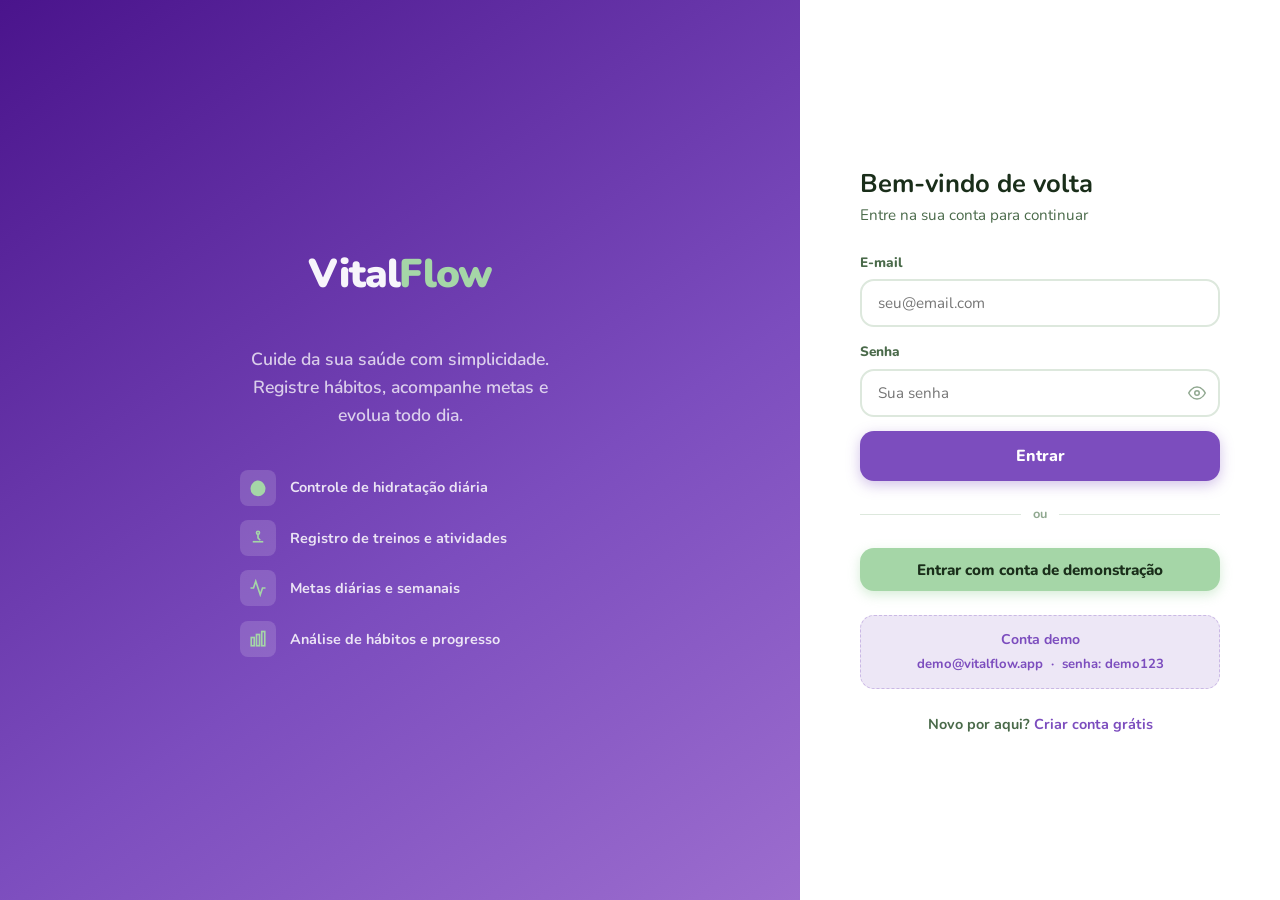
==== agua.html @ 085b03f3 "first commit" ====
<!DOCTYPE html>
<html lang="pt-BR">
<head>
  <meta charset="UTF-8"/>
  <meta name="viewport" content="width=device-width,initial-scale=1.0"/>
  <title>VitalFlow — Adicionar Água</title>
  <link rel="preconnect" href="https://fonts.googleapis.com"/>
  <link rel="preconnect" href="https://fonts.gstatic.com" crossorigin/>
  <link href="https://fonts.googleapis.com/css2?family=Nunito:wght@400;600;700;800;900&display=swap" rel="stylesheet"/>
  <link rel="stylesheet" href="css/style.css"/>
  <style>
    .water-hero {
      background: linear-gradient(135deg,#e1f5fe 0%,#b3e5fc 100%);
      border-radius: var(--r-xl);
      padding: 2rem 2.5rem;
      display: flex; align-items: center; gap: 2rem;
      margin-bottom: 1.75rem;
      border: 1.5px solid #b3e5fc;
    }
    .water-hero-icon {
      width: 80px; height: 80px;
      background: rgba(2,136,209,.12);
      border-radius: 50%;
      display: flex; align-items: center; justify-content: center;
      flex-shrink: 0;
    }
    .water-hero-icon svg { width: 44px; height: 44px; color: #0288d1; }
    .water-hero h2 { color: #01579b; }
    .water-hero p  { color: #0277bd; font-size: .9rem; }

    .big-amount {
      text-align: center;
      padding: 1.5rem 0 1rem;
    }
    .big-amount .val {
      font-size: 4rem;
      font-weight: 900;
      color: #0288d1;
      line-height: 1;
    }
    .big-amount .unit { font-size: 1.2rem; color: var(--gray-400); font-weight: 700; }

    .custom-row {
      display: flex; gap: .75rem; align-items: flex-end;
    }
    .custom-row .form-group { flex: 1; }
  </style>
</head>
<body>
<div class="app-shell">

  <!-- SIDEBAR -->
  <aside class="sidebar">
    <div class="sidebar-logo">Vital<span>Flow</span></div>
    <div class="sidebar-user">
      <div class="avatar" id="sidebarAvatar">?</div>
      <div class="sidebar-user-text">
        <div class="name" id="sidebarName">—</div>
        <div class="email" id="sidebarEmail">—</div>
      </div>
    </div>
    <nav class="sidebar-nav">
      <div class="nav-section-label">Principal</div>
      <a class="nav-item" href="dashboard.html"><svg viewBox="0 0 24 24" fill="none" stroke="currentColor" stroke-width="2.2" stroke-linecap="round"><path d="M3 9l9-7 9 7v11a2 2 0 0 1-2 2H5a2 2 0 0 1-2-2z"/><polyline points="9 22 9 12 15 12 15 22"/></svg>Início</a>
      <a class="nav-item" href="meta-hoje.html"><svg viewBox="0 0 24 24" fill="none" stroke="currentColor" stroke-width="2.2" stroke-linecap="round"><rect x="3" y="10" width="4" height="11" rx="1"/><rect x="10" y="6" width="4" height="15" rx="1"/><rect x="17" y="2" width="4" height="19" rx="1"/></svg>Meta de hoje</a>
      <a class="nav-item" href="meta-semanal.html"><svg viewBox="0 0 24 24" fill="none" stroke="currentColor" stroke-width="2.2" stroke-linecap="round"><polyline points="22 12 18 12 15 21 9 3 6 12 2 12"/></svg>Meta semanal</a>
      <div class="nav-section-label">Registrar</div>
      <a class="nav-item active" href="agua.html"><svg viewBox="0 0 24 24" fill="currentColor"><path d="M12 2C6.48 2 2 8 2 13a10 10 0 0 0 20 0C22 8 17.52 2 12 2z"/></svg>Adicionar água</a>
      <a class="nav-item" href="treino.html"><svg viewBox="0 0 24 24" fill="none" stroke="currentColor" stroke-width="2.2" stroke-linecap="round"><circle cx="12" cy="5" r="2"/><path d="M12 7v5l3 3"/><line x1="5" y1="17" x2="19" y2="17"/></svg>Adicionar treino</a>
      <div class="nav-section-label">Configurar</div>
      <a class="nav-item" href="definir-meta.html"><svg viewBox="0 0 24 24" fill="none" stroke="currentColor" stroke-width="2.2" stroke-linecap="round"><line x1="8" y1="6" x2="21" y2="6"/><line x1="8" y1="12" x2="21" y2="12"/><line x1="8" y1="18" x2="21" y2="18"/><polyline points="3 6 4 7 6 5"/><polyline points="3 12 4 13 6 11"/><polyline points="3 18 4 19 6 17"/></svg>Definir metas</a>
      <a class="nav-item" href="habitos.html"><svg viewBox="0 0 24 24" fill="none" stroke="currentColor" stroke-width="2.2" stroke-linecap="round"><circle cx="12" cy="12" r="10"/><path d="M8 14s1.5 2 4 2 4-2 4-2"/><line x1="9" y1="9" x2="9.01" y2="9"/><line x1="15" y1="9" x2="15.01" y2="9"/></svg>Análise de hábitos</a>
    </nav>
    <div class="sidebar-footer">
      <button class="btn-logout" id="logoutBtn"><svg viewBox="0 0 24 24" fill="none" stroke="currentColor" stroke-width="2.2"><path d="M9 21H5a2 2 0 0 1-2-2V5a2 2 0 0 1 2-2h4"/><polyline points="16 17 21 12 16 7"/><line x1="21" y1="12" x2="9" y2="12"/></svg>Sair da conta</button>
    </div>
  </aside>

  <!-- MAIN -->
  <div class="main">
    <header class="topbar">
      <span class="topbar-title">Adicionar Água</span>
      <div class="topbar-right">
        <a href="dashboard.html" class="btn btn-ghost btn-sm">← Voltar</a>
      </div>
    </header>

    <div class="page-body">
      <!-- hero -->
      <div class="water-hero">
        <div class="water-hero-icon">
          <svg viewBox="0 0 24 24" fill="currentColor"><path d="M12 2C6.48 2 2 8 2 13a10 10 0 0 0 20 0C22 8 17.52 2 12 2z"/></svg>
        </div>
        <div>
          <h2>Hidratação diária</h2>
          <p>Registre cada gole. A constância faz toda a diferença!</p>
        </div>
      </div>

      <div class="two-col">
        <!-- LEFT: add -->
        <div style="display:flex;flex-direction:column;gap:1.25rem;">
          <!-- progress card -->
          <div class="card">
            <div class="section-label">Progresso de hoje</div>
            <div class="big-amount">
              <div class="val" id="totalWater">0</div>
              <div class="unit">/ <span id="goalWater">2000</span> ml</div>
            </div>
            <div class="progress-wrap">
              <div class="progress-header">
                <span>Hidratação</span>
                <span class="progress-value" id="pctWater">0%</span>
              </div>
              <div class="progress-track">
                <div class="progress-fill fill-water" id="waterBar" style="width:0%"></div>
              </div>
            </div>
          </div>

          <!-- quick presets -->
          <div class="card">
            <div class="section-label">Adicionar rapidamente</div>
            <div class="preset-grid preset-grid-4" style="margin-bottom:1.25rem;">
              <button class="preset-btn" onclick="addWater(150)">150 ml<br><small style="font-weight:600;color:var(--gray-400);">copo peq.</small></button>
              <button class="preset-btn" onclick="addWater(200)">200 ml<br><small style="font-weight:600;color:var(--gray-400);">copo méd.</small></button>
              <button class="preset-btn" onclick="addWater(300)">300 ml<br><small style="font-weight:600;color:var(--gray-400);">copo gde.</small></button>
              <button class="preset-btn" onclick="addWater(350)">350 ml<br><small style="font-weight:600;color:var(--gray-400);">garrafa p.</small></button>
              <button class="preset-btn" onclick="addWater(500)">500 ml<br><small style="font-weight:600;color:var(--gray-400);">garrafa m.</small></button>
              <button class="preset-btn" onclick="addWater(600)">600 ml<br><small style="font-weight:600;color:var(--gray-400);">garrafa g.</small></button>
              <button class="preset-btn" onclick="addWater(1000)">1000 ml<br><small style="font-weight:600;color:var(--gray-400);">1 litro</small></button>
              <button class="preset-btn" onclick="addWater(1500)">1500 ml<br><small style="font-weight:600;color:var(--gray-400);">1,5 litros</small></button>
            </div>
            <div class="divider" style="margin-bottom:1rem;"></div>
            <div class="section-label">Valor personalizado</div>
            <div class="custom-row">
              <div class="form-group">
                <label for="customMl">Quantidade (ml)</label>
                <input id="customMl" type="number" class="input" min="1" max="5000" placeholder="ex: 350"/>
              </div>
              <button class="btn btn-primary" style="height:46px;" onclick="addCustomWater()">Registrar</button>
            </div>
          </div>
        </div>

        <!-- RIGHT: history -->
        <div class="card" style="align-self:start;">
          <div style="display:flex;align-items:center;justify-content:space-between;margin-bottom:.75rem;">
            <div class="section-label" style="margin:0;">Histórico de hoje</div>
            <button class="btn btn-ghost btn-sm" onclick="clearWater()">Limpar</button>
          </div>
          <div class="history-list" id="historyList">
            <div class="history-empty">
              <svg viewBox="0 0 24 24" fill="currentColor"><path d="M12 2C6.48 2 2 8 2 13a10 10 0 0 0 20 0C22 8 17.52 2 12 2z"/></svg>
              <p>Nenhum registro ainda.<br>Adicione sua primeira água!</p>
            </div>
          </div>
        </div>
      </div>
    </div>
  </div>
</div>

<div id="toast-container"></div>
<script src="js/app.js"></script>
<script>
  VF.requireAuth();
  VF.initSidebar('agua.html');

  function render() {
    const goals  = VF.getGoals();
    const total  = VF.dayTotal('water');
    const pct    = VF.pct('water');
    document.getElementById('totalWater').textContent = total;
    document.getElementById('goalWater').textContent  = goals.water;
    document.getElementById('pctWater').textContent   = pct + '%';
    document.getElementById('waterBar').style.width   = pct + '%';
    renderHistory();
  }

  function renderHistory() {
    const log  = VF.getLog().filter(e => e.type === 'water').reverse();
    const list = document.getElementById('historyList');
    if (!log.length) {
      list.innerHTML = `<div class="history-empty"><svg viewBox="0 0 24 24" fill="currentColor" style="width:48px;height:48px;opacity:.2;"><path d="M12 2C6.48 2 2 8 2 13a10 10 0 0 0 20 0C22 8 17.52 2 12 2z"/></svg><p>Nenhum registro ainda.<br>Adicione sua primeira água!</p></div>`;
      return;
    }
    list.innerHTML = log.map(e => {
      const t = new Date(e.ts).toLocaleTimeString('pt-BR',{hour:'2-digit',minute:'2-digit'});
      return `<div class="history-item">
        <div class="hi-left">
          <div class="hi-badge water"><svg viewBox="0 0 24 24" width="16" height="16" fill="currentColor"><path d="M12 2C6.48 2 2 8 2 13a10 10 0 0 0 20 0C22 8 17.52 2 12 2z"/></svg></div>
          ${e.amount} ml
        </div>
        <span class="hi-time">${t}</span>
      </div>`;
    }).join('');
  }

  function addWater(ml) {
    VF.addEntry('water', ml);
    render();
    const total = VF.dayTotal('water');
    const goal  = VF.getGoals().water;
    VF.toast(total >= goal ? '🎉 Meta de hidratação atingida!' : `💧 +${ml} ml adicionados`, total >= goal ? 'success' : '');
  }

  function addCustomWater() {
    const v = parseInt(document.getElementById('customMl').value, 10);
    if (!v || v < 1) { VF.toast('Insira um valor válido.', 'error'); return; }
    document.getElementById('customMl').value = '';
    addWater(v);
  }

  document.getElementById('customMl').addEventListener('keydown', e => { if (e.key === 'Enter') addCustomWater(); });

  function clearWater() {
    if (!confirm('Remover todos os registros de água de hoje?')) return;
    const log = VF.getLog().filter(e => e.type !== 'water');
    VF.saveLog(log);
    render();
    VF.toast('Registros de água removidos.');
  }

  render();
</script>
</body>
</html>
---- css/style.css ----
/* ═══════════════════════════════════════════
   VitalFlow — Design System (Desktop)
   Paleta: Menta · Roxo · Verde Claro · Branco
═══════════════════════════════════════════ */
:root {
  /* Cores primárias */
  --mint:          #c8e6c9;
  --mint-light:    #e8f5e9;
  --mint-dark:     #a5d6a7;
  --purple:        #7c4dbe;
  --purple-dark:   #4a148c;
  --purple-light:  #ede7f6;
  --green-btn:     #a5d6a7;
  --green-btn-hov: #81c784;
  --card-bg:       #f0f7f0;
  --white:         #ffffff;

  /* Neutros */
  --gray-50:  #f8faf8;
  --gray-100: #eef2ee;
  --gray-200: #dde8dd;
  --gray-400: #90a890;
  --gray-600: #4a6a4a;
  --gray-900: #1a2e1a;

  /* Semânticos */
  --danger:   #e53935;
  --success:  #43a047;
  --info:     #1e88e5;
  --warning:  #fb8c00;

  /* Layout */
  --sidebar-w: 240px;
  --topbar-h:  64px;

  /* Radius */
  --r-sm:  8px;
  --r-md:  14px;
  --r-lg:  20px;
  --r-xl:  28px;

  /* Sombras */
  --shadow-sm: 0 1px 4px rgba(0,0,0,.07);
  --shadow-md: 0 4px 16px rgba(0,0,0,.10);
  --shadow-lg: 0 8px 32px rgba(0,0,0,.13);

  /* Animação */
  --ease: 200ms cubic-bezier(.4,0,.2,1);
}

/* ── Reset ── */
*, *::before, *::after { box-sizing: border-box; margin: 0; padding: 0; }
html { font-size: 16px; scroll-behavior: smooth; }
body {
  font-family: 'Nunito', 'Segoe UI', system-ui, sans-serif;
  background: var(--mint-light);
  color: var(--gray-900);
  min-height: 100vh;
  line-height: 1.55;
}
a { text-decoration: none; color: inherit; }
button { font-family: inherit; cursor: pointer; }
input, textarea { font-family: inherit; }
img { display: block; max-width: 100%; }

/* ── Typography ── */
h1 { font-size: clamp(1.6rem, 2.5vw, 2.2rem); font-weight: 800; }
h2 { font-size: clamp(1.2rem, 2vw, 1.6rem);   font-weight: 700; }
h3 { font-size: 1.1rem;  font-weight: 700; }
h4 { font-size: .95rem;  font-weight: 700; }
p  { color: var(--gray-600); font-size: .95rem; }

/* ═══════════════════════════════════════════
   LAYOUT SHELL
═══════════════════════════════════════════ */
.app-shell {
  display: flex;
  min-height: 100vh;
}

/* ── Sidebar ── */
.sidebar {
  width: var(--sidebar-w);
  background: var(--white);
  border-right: 1.5px solid var(--gray-200);
  display: flex;
  flex-direction: column;
  position: fixed;
  top: 0; left: 0; bottom: 0;
  z-index: 100;
  box-shadow: var(--shadow-sm);
}

.sidebar-logo {
  padding: 1.5rem 1.5rem 1rem;
  font-size: 1.4rem;
  font-weight: 900;
  color: var(--purple-dark);
  letter-spacing: -.02em;
  border-bottom: 1.5px solid var(--gray-100);
}
.sidebar-logo span { color: var(--purple); }

.sidebar-user {
  padding: 1rem 1.25rem;
  display: flex;
  align-items: center;
  gap: .75rem;
  border-bottom: 1.5px solid var(--gray-100);
}
.avatar {
  width: 40px; height: 40px;
  border-radius: 50%;
  background: linear-gradient(135deg, var(--mint-dark), var(--purple));
  display: flex; align-items: center; justify-content: center;
  font-weight: 800; font-size: .95rem; color: var(--white);
  flex-shrink: 0;
}
.sidebar-user-text .name  { font-size: .9rem;  font-weight: 800; color: var(--gray-900); }
.sidebar-user-text .email { font-size: .75rem; color: var(--gray-400); }

.sidebar-nav {
  flex: 1;
  padding: .75rem 0;
  overflow-y: auto;
}
.nav-section-label {
  font-size: .7rem;
  font-weight: 800;
  text-transform: uppercase;
  letter-spacing: .08em;
  color: var(--gray-400);
  padding: .75rem 1.25rem .3rem;
}
.nav-item {
  display: flex;
  align-items: center;
  gap: .75rem;
  padding: .65rem 1.25rem;
  font-size: .9rem;
  font-weight: 700;
  color: var(--gray-600);
  border-radius: 0;
  transition: background var(--ease), color var(--ease);
  position: relative;
  white-space: nowrap;
}
.nav-item svg { width: 20px; height: 20px; flex-shrink: 0; }
.nav-item:hover { background: var(--purple-light); color: var(--purple); }
.nav-item.active {
  background: var(--purple-light);
  color: var(--purple);
}
.nav-item.active::before {
  content: '';
  position: absolute;
  left: 0; top: 20%; bottom: 20%;
  width: 3px;
  background: var(--purple);
  border-radius: 0 3px 3px 0;
}

.sidebar-footer {
  padding: 1rem 1.25rem;
  border-top: 1.5px solid var(--gray-100);
}
.btn-logout {
  display: flex;
  align-items: center;
  gap: .6rem;
  width: 100%;
  padding: .6rem 1rem;
  background: none;
  border: 1.5px solid var(--gray-200);
  border-radius: var(--r-md);
  font-size: .88rem;
  font-weight: 700;
  color: var(--danger);
  transition: background var(--ease), border-color var(--ease);
}
.btn-logout svg { width: 18px; height: 18px; }
.btn-logout:hover { background: #fdecea; border-color: var(--danger); }

/* ── Main content ── */
.main {
  margin-left: var(--sidebar-w);
  flex: 1;
  display: flex;
  flex-direction: column;
  min-height: 100vh;
}

/* ── Top bar ── */
.topbar {
  height: var(--topbar-h);
  background: var(--white);
  border-bottom: 1.5px solid var(--gray-200);
  display: flex;
  align-items: center;
  justify-content: space-between;
  padding: 0 2rem;
  position: sticky;
  top: 0;
  z-index: 50;
  box-shadow: var(--shadow-sm);
}
.topbar-title { font-size: 1.15rem; font-weight: 800; color: var(--gray-900); }
.topbar-right { display: flex; align-items: center; gap: .75rem; }
.topbar-greeting { font-size: .88rem; color: var(--gray-600); font-weight: 600; }

/* ── Page body ── */
.page-body {
  flex: 1;
  padding: 2rem 2.5rem;
}

/* ═══════════════════════════════════════════
   CARDS
═══════════════════════════════════════════ */
.card {
  background: var(--white);
  border-radius: var(--r-lg);
  box-shadow: var(--shadow-sm);
  padding: 1.5rem;
  border: 1.5px solid var(--gray-100);
}
.card-mint {
  background: var(--card-bg);
  border-color: var(--mint-dark);
}

/* ── Feature card (home grid) ── */
.feature-grid {
  display: grid;
  grid-template-columns: repeat(3, 1fr);
  gap: 1.25rem;
}
@media (max-width: 900px) { .feature-grid { grid-template-columns: repeat(2,1fr); } }

.feature-card {
  background: var(--white);
  border: 1.5px solid var(--gray-100);
  border-radius: var(--r-lg);
  padding: 1.75rem 1.5rem;
  display: flex;
  flex-direction: column;
  align-items: flex-start;
  gap: 1rem;
  cursor: pointer;
  transition: transform var(--ease), box-shadow var(--ease), border-color var(--ease);
  text-decoration: none;
  color: inherit;
}
.feature-card:hover {
  transform: translateY(-4px);
  box-shadow: var(--shadow-md);
  border-color: var(--purple);
}
.feature-card .fc-icon {
  width: 52px; height: 52px;
  border-radius: var(--r-md);
  display: flex; align-items: center; justify-content: center;
}
.feature-card .fc-icon svg { width: 28px; height: 28px; }
.feature-card .fc-title { font-size: 1.05rem; font-weight: 800; color: var(--gray-900); }
.feature-card .fc-desc  { font-size: .83rem; color: var(--gray-600); line-height: 1.45; margin-top: -.5rem; }
.fc-arrow { margin-left: auto; opacity: .35; transition: opacity var(--ease), transform var(--ease); }
.feature-card:hover .fc-arrow { opacity: 1; transform: translateX(3px); }

/* icon bg variants */
.icon-water    { background: #e1f5fe; color: #0288d1; }
.icon-exercise { background: var(--purple-light); color: var(--purple); }
.icon-chart    { background: #e8f5e9; color: #388e3c; }
.icon-goal     { background: #fff3e0; color: #f57c00; }
.icon-habit    { background: #fce4ec; color: #c2185b; }

/* ═══════════════════════════════════════════
   PROGRESS
═══════════════════════════════════════════ */
.progress-wrap {
  display: flex;
  flex-direction: column;
  gap: .4rem;
}
.progress-header {
  display: flex;
  justify-content: space-between;
  align-items: center;
  font-size: .85rem;
  font-weight: 700;
  color: var(--gray-600);
}
.progress-value { font-weight: 800; color: var(--gray-900); }
.progress-track {
  height: 12px;
  background: var(--gray-100);
  border-radius: 999px;
  overflow: hidden;
}
.progress-fill {
  height: 100%;
  border-radius: 999px;
  transition: width .7s cubic-bezier(.4,0,.2,1);
}
.fill-water    { background: linear-gradient(90deg,#81d4fa,#0288d1); }
.fill-exercise { background: linear-gradient(90deg,#ce93d8,var(--purple)); }
.fill-green    { background: linear-gradient(90deg,var(--mint-dark),#388e3c); }

/* ═══════════════════════════════════════════
   BUTTONS
═══════════════════════════════════════════ */
.btn {
  display: inline-flex;
  align-items: center;
  justify-content: center;
  gap: .5rem;
  padding: .7rem 1.5rem;
  border: none;
  border-radius: var(--r-md);
  font-size: .95rem;
  font-weight: 800;
  cursor: pointer;
  transition: transform var(--ease), box-shadow var(--ease), background var(--ease), opacity var(--ease);
  white-space: nowrap;
}
.btn:active { transform: scale(.97); }
.btn svg { width: 18px; height: 18px; }

.btn-primary {
  background: var(--purple);
  color: var(--white);
  box-shadow: 0 4px 14px rgba(124,77,190,.35);
}
.btn-primary:hover { background: var(--purple-dark); box-shadow: 0 6px 20px rgba(74,20,140,.4); }

.btn-green {
  background: var(--green-btn);
  color: var(--gray-900);
  box-shadow: 0 4px 12px rgba(165,214,167,.45);
}
.btn-green:hover { background: var(--green-btn-hov); }

.btn-ghost {
  background: transparent;
  color: var(--gray-600);
  border: 1.5px solid var(--gray-200);
}
.btn-ghost:hover { border-color: var(--purple); color: var(--purple); background: var(--purple-light); }

.btn-danger {
  background: var(--danger);
  color: var(--white);
}
.btn-danger:hover { background: #b71c1c; }

.btn-full { width: 100%; }
.btn-lg   { padding: .85rem 2rem; font-size: 1rem; }
.btn-sm   { padding: .4rem .9rem; font-size: .82rem; }

/* preset chips */
.preset-grid {
  display: grid;
  gap: .6rem;
}
.preset-grid-2 { grid-template-columns: repeat(2,1fr); }
.preset-grid-4 { grid-template-columns: repeat(4,1fr); }
@media (max-width: 600px) { .preset-grid-4 { grid-template-columns: repeat(2,1fr); } }

.preset-btn {
  padding: .75rem 1rem;
  background: var(--card-bg);
  border: 2px solid var(--gray-200);
  border-radius: var(--r-md);
  font-size: .95rem;
  font-weight: 800;
  color: var(--purple);
  transition: background var(--ease), border-color var(--ease), transform var(--ease);
  text-align: center;
}
.preset-btn:hover  { background: var(--purple-light); border-color: var(--purple); transform: translateY(-2px); }
.preset-btn:active { transform: scale(.96); }

/* ═══════════════════════════════════════════
   FORM ELEMENTS
═══════════════════════════════════════════ */
.form-group { display: flex; flex-direction: column; gap: .4rem; }
.form-group label { font-size: .85rem; font-weight: 800; color: var(--gray-600); }

.input {
  padding: .75rem 1rem;
  border: 2px solid var(--gray-200);
  border-radius: var(--r-md);
  font-size: .95rem;
  color: var(--gray-900);
  background: var(--white);
  outline: none;
  transition: border-color var(--ease), box-shadow var(--ease);
  width: 100%;
}
.input:focus { border-color: var(--purple); box-shadow: 0 0 0 3px rgba(124,77,190,.12); }
.input.error  { border-color: var(--danger); }
.input-lg { padding: .9rem 1.1rem; font-size: 1.1rem; }

.field-error { font-size: .78rem; color: var(--danger); display: none; }
.field-error.show { display: block; }

/* range slider */
.slider {
  -webkit-appearance: none;
  appearance: none;
  width: 100%;
  height: 8px;
  border-radius: 999px;
  background: var(--gray-200);
  outline: none;
  cursor: pointer;
}
.slider::-webkit-slider-thumb {
  -webkit-appearance: none;
  width: 22px; height: 22px;
  border-radius: 50%;
  background: var(--purple);
  border: 2.5px solid var(--white);
  box-shadow: 0 2px 8px rgba(124,77,190,.35);
  cursor: pointer;
}

/* ═══════════════════════════════════════════
   STAT / SUMMARY BOXES
═══════════════════════════════════════════ */
.stat-row {
  display: grid;
  grid-template-columns: repeat(auto-fit, minmax(160px, 1fr));
  gap: 1rem;
}
.stat-box {
  background: var(--card-bg);
  border-radius: var(--r-md);
  padding: 1.1rem 1.25rem;
  display: flex;
  flex-direction: column;
  gap: .3rem;
  border: 1.5px solid var(--mint);
}
.stat-box .stat-label { font-size: .78rem; font-weight: 700; color: var(--gray-400); text-transform: uppercase; letter-spacing: .05em; }
.stat-box .stat-val   { font-size: 1.6rem; font-weight: 900; color: var(--gray-900); line-height: 1; }
.stat-box .stat-unit  { font-size: .8rem;  font-weight: 600; color: var(--gray-400); }

/* ═══════════════════════════════════════════
   HISTORY LIST
═══════════════════════════════════════════ */
.history-list { display: flex; flex-direction: column; gap: .5rem; }
.history-item {
  display: flex;
  align-items: center;
  justify-content: space-between;
  padding: .75rem 1rem;
  background: var(--gray-50);
  border-radius: var(--r-sm);
  border: 1px solid var(--gray-100);
}
.history-item .hi-left { display: flex; align-items: center; gap: .75rem; font-size: .9rem; font-weight: 700; color: var(--gray-900); }
.history-item .hi-badge { width: 34px; height: 34px; border-radius: 50%; display: flex; align-items: center; justify-content: center; flex-shrink: 0; }
.hi-badge.water    { background: #e1f5fe; color: #0288d1; }
.hi-badge.exercise { background: var(--purple-light); color: var(--purple); }
.history-item .hi-time { font-size: .78rem; color: var(--gray-400); font-weight: 600; }
.history-empty { text-align: center; padding: 2rem; color: var(--gray-400); font-size: .9rem; font-weight: 600; }

/* ═══════════════════════════════════════════
   BADGES / CHIPS
═══════════════════════════════════════════ */
.chip {
  display: inline-block;
  padding: .2rem .75rem;
  border-radius: 999px;
  font-size: .75rem;
  font-weight: 800;
}
.chip-purple { background: var(--purple-light); color: var(--purple); }
.chip-green  { background: #e8f5e9; color: #388e3c; }
.chip-orange { background: #fff3e0; color: #f57c00; }
.chip-red    { background: #fdecea; color: var(--danger); }

/* ═══════════════════════════════════════════
   TOAST
═══════════════════════════════════════════ */
#toast-container {
  position: fixed;
  bottom: 1.5rem; right: 1.75rem;
  display: flex; flex-direction: column; gap: .5rem;
  z-index: 9999; pointer-events: none;
}
.toast {
  background: var(--gray-900);
  color: var(--white);
  padding: .8rem 1.25rem;
  border-radius: var(--r-md);
  font-size: .88rem; font-weight: 700;
  box-shadow: var(--shadow-lg);
  max-width: 320px;
  opacity: 0; transform: translateY(8px);
  transition: opacity .22s ease, transform .22s ease;
  pointer-events: all;
}
.toast.show { opacity: 1; transform: translateY(0); }
.toast.success { background: #2e7d32; }
.toast.error   { background: var(--danger); }

/* ═══════════════════════════════════════════
   MODAL OVERLAY
═══════════════════════════════════════════ */
.modal-overlay {
  display: none; position: fixed; inset: 0;
  background: rgba(0,0,0,.4);
  z-index: 500;
  align-items: center; justify-content: center;
  padding: 1.5rem;
}
.modal-overlay.open { display: flex; }
.modal-box {
  background: var(--white);
  border-radius: var(--r-xl);
  padding: 2rem;
  max-width: 440px; width: 100%;
  box-shadow: var(--shadow-lg);
  display: flex; flex-direction: column; gap: 1.25rem;
}
.modal-header {
  display: flex; align-items: center; justify-content: space-between;
}
.modal-header h3 { color: var(--gray-900); }
.modal-close { background: none; border: none; font-size: 1.5rem; cursor: pointer; color: var(--gray-400); line-height: 1; }
.modal-close:hover { color: var(--gray-900); }

/* ═══════════════════════════════════════════
   PAGE-SPECIFIC HELPERS
═══════════════════════════════════════════ */
.page-header {
  display: flex;
  align-items: flex-start;
  justify-content: space-between;
  gap: 1rem;
  margin-bottom: 1.75rem;
  flex-wrap: wrap;
}
.page-header-left  { display: flex; flex-direction: column; gap: .25rem; }
.page-header h1    { color: var(--gray-900); }
.page-header p     { max-width: 500px; }

.section-label {
  font-size: .72rem;
  font-weight: 800;
  text-transform: uppercase;
  letter-spacing: .08em;
  color: var(--gray-400);
  margin-bottom: .6rem;
}

/* two-col layout */
.two-col {
  display: grid;
  grid-template-columns: 1fr 1fr;
  gap: 1.25rem;
}
@media (max-width: 800px) { .two-col { grid-template-columns: 1fr; } }

.three-col {
  display: grid;
  grid-template-columns: repeat(3,1fr);
  gap: 1rem;
}
@media (max-width: 900px) { .three-col { grid-template-columns: repeat(2,1fr); } }
@media (max-width: 600px) { .three-col { grid-template-columns: 1fr; } }

/* ── Divider ── */
.divider { height: 1px; background: var(--gray-100); margin: .25rem 0; }

/* ── Empty state ── */
.empty-state {
  text-align: center;
  padding: 3rem 1rem;
  display: flex; flex-direction: column; align-items: center; gap: .75rem;
  color: var(--gray-400);
}
.empty-state svg { width: 48px; height: 48px; opacity: .35; }
.empty-state p { font-size: .9rem; max-width: 260px; }

/* ── Scrollbar ── */
::-webkit-scrollbar { width: 6px; }
::-webkit-scrollbar-track { background: transparent; }
::-webkit-scrollbar-thumb { background: var(--gray-200); border-radius: 3px; }
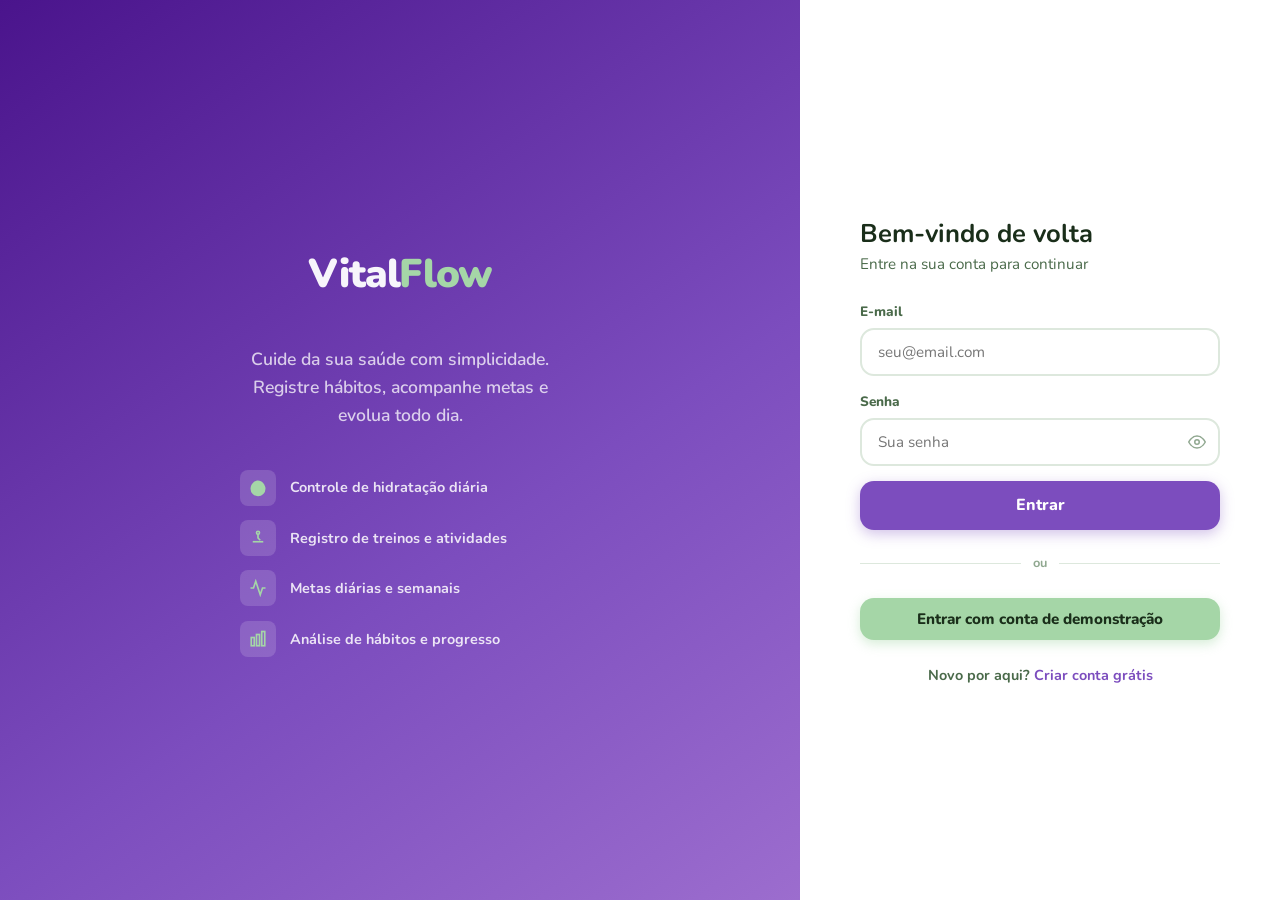
==== commit dd6d0fe2: "refactor: responsividade no mobile" ====
--- a/agua.html
+++ b/agua.html
@@ -61,15 +61,15 @@
     </div>
     <nav class="sidebar-nav">
       <div class="nav-section-label">Principal</div>
-      <a class="nav-item" href="dashboard.html"><svg viewBox="0 0 24 24" fill="none" stroke="currentColor" stroke-width="2.2" stroke-linecap="round"><path d="M3 9l9-7 9 7v11a2 2 0 0 1-2 2H5a2 2 0 0 1-2-2z"/><polyline points="9 22 9 12 15 12 15 22"/></svg>Início</a>
-      <a class="nav-item" href="meta-hoje.html"><svg viewBox="0 0 24 24" fill="none" stroke="currentColor" stroke-width="2.2" stroke-linecap="round"><rect x="3" y="10" width="4" height="11" rx="1"/><rect x="10" y="6" width="4" height="15" rx="1"/><rect x="17" y="2" width="4" height="19" rx="1"/></svg>Meta de hoje</a>
-      <a class="nav-item" href="meta-semanal.html"><svg viewBox="0 0 24 24" fill="none" stroke="currentColor" stroke-width="2.2" stroke-linecap="round"><polyline points="22 12 18 12 15 21 9 3 6 12 2 12"/></svg>Meta semanal</a>
+      <a class="nav-item" href="dashboard.html" data-label="Início"><svg viewBox="0 0 24 24" fill="none" stroke="currentColor" stroke-width="2.2" stroke-linecap="round"><path d="M3 9l9-7 9 7v11a2 2 0 0 1-2 2H5a2 2 0 0 1-2-2z"/><polyline points="9 22 9 12 15 12 15 22"/></svg>Início</a>
+      <a class="nav-item" href="meta-hoje.html" data-label="Meta de hoje"><svg viewBox="0 0 24 24" fill="none" stroke="currentColor" stroke-width="2.2" stroke-linecap="round"><rect x="3" y="10" width="4" height="11" rx="1"/><rect x="10" y="6" width="4" height="15" rx="1"/><rect x="17" y="2" width="4" height="19" rx="1"/></svg>Meta de hoje</a>
+      <a class="nav-item" href="meta-semanal.html" data-label="Meta semanal"><svg viewBox="0 0 24 24" fill="none" stroke="currentColor" stroke-width="2.2" stroke-linecap="round"><polyline points="22 12 18 12 15 21 9 3 6 12 2 12"/></svg>Meta semanal</a>
       <div class="nav-section-label">Registrar</div>
-      <a class="nav-item active" href="agua.html"><svg viewBox="0 0 24 24" fill="currentColor"><path d="M12 2C6.48 2 2 8 2 13a10 10 0 0 0 20 0C22 8 17.52 2 12 2z"/></svg>Adicionar água</a>
-      <a class="nav-item" href="treino.html"><svg viewBox="0 0 24 24" fill="none" stroke="currentColor" stroke-width="2.2" stroke-linecap="round"><circle cx="12" cy="5" r="2"/><path d="M12 7v5l3 3"/><line x1="5" y1="17" x2="19" y2="17"/></svg>Adicionar treino</a>
+      <a class="nav-item active" href="agua.html" data-label="Adicionar água"><svg viewBox="0 0 24 24" fill="currentColor"><path d="M12 2C6.48 2 2 8 2 13a10 10 0 0 0 20 0C22 8 17.52 2 12 2z"/></svg>Adicionar água</a>
+      <a class="nav-item" href="treino.html" data-label="Adicionar treino"><svg viewBox="0 0 24 24" fill="none" stroke="currentColor" stroke-width="2.2" stroke-linecap="round"><circle cx="12" cy="5" r="2"/><path d="M12 7v5l3 3"/><line x1="5" y1="17" x2="19" y2="17"/></svg>Adicionar treino</a>
       <div class="nav-section-label">Configurar</div>
-      <a class="nav-item" href="definir-meta.html"><svg viewBox="0 0 24 24" fill="none" stroke="currentColor" stroke-width="2.2" stroke-linecap="round"><line x1="8" y1="6" x2="21" y2="6"/><line x1="8" y1="12" x2="21" y2="12"/><line x1="8" y1="18" x2="21" y2="18"/><polyline points="3 6 4 7 6 5"/><polyline points="3 12 4 13 6 11"/><polyline points="3 18 4 19 6 17"/></svg>Definir metas</a>
-      <a class="nav-item" href="habitos.html"><svg viewBox="0 0 24 24" fill="none" stroke="currentColor" stroke-width="2.2" stroke-linecap="round"><circle cx="12" cy="12" r="10"/><path d="M8 14s1.5 2 4 2 4-2 4-2"/><line x1="9" y1="9" x2="9.01" y2="9"/><line x1="15" y1="9" x2="15.01" y2="9"/></svg>Análise de hábitos</a>
+      <a class="nav-item" href="definir-meta.html" data-label="Definir metas"><svg viewBox="0 0 24 24" fill="none" stroke="currentColor" stroke-width="2.2" stroke-linecap="round"><line x1="8" y1="6" x2="21" y2="6"/><line x1="8" y1="12" x2="21" y2="12"/><line x1="8" y1="18" x2="21" y2="18"/><polyline points="3 6 4 7 6 5"/><polyline points="3 12 4 13 6 11"/><polyline points="3 18 4 19 6 17"/></svg>Definir metas</a>
+      <a class="nav-item" href="habitos.html" data-label="Análise de hábitos"><svg viewBox="0 0 24 24" fill="none" stroke="currentColor" stroke-width="2.2" stroke-linecap="round"><circle cx="12" cy="12" r="10"/><path d="M8 14s1.5 2 4 2 4-2 4-2"/><line x1="9" y1="9" x2="9.01" y2="9"/><line x1="15" y1="9" x2="15.01" y2="9"/></svg>Análise de hábitos</a>
     </nav>
     <div class="sidebar-footer">
       <button class="btn-logout" id="logoutBtn"><svg viewBox="0 0 24 24" fill="none" stroke="currentColor" stroke-width="2.2"><path d="M9 21H5a2 2 0 0 1-2-2V5a2 2 0 0 1 2-2h4"/><polyline points="16 17 21 12 16 7"/><line x1="21" y1="12" x2="9" y2="12"/></svg>Sair da conta</button>
@@ -79,6 +79,14 @@
   <!-- MAIN -->
   <div class="main">
     <header class="topbar">
+      <!-- desktop collapse toggle -->
+      <button class="sidebar-toggle-btn" id="sidebarToggleBtn" aria-label="Recolher menu" aria-expanded="true">
+        <svg viewBox="0 0 24 24" fill="none" stroke="currentColor" stroke-width="2.2" stroke-linecap="round"><line x1="3" y1="6" x2="21" y2="6"/><line x1="3" y1="12" x2="21" y2="12"/><line x1="3" y1="18" x2="21" y2="18"/></svg>
+      </button>
+      <!-- mobile hamburger -->
+      <button class="mobile-menu-btn" id="mobileMenuBtn" aria-label="Abrir menu">
+        <svg viewBox="0 0 24 24" fill="none" stroke="currentColor" stroke-width="2.2" stroke-linecap="round"><line x1="3" y1="6" x2="21" y2="6"/><line x1="3" y1="12" x2="21" y2="12"/><line x1="3" y1="18" x2="21" y2="18"/></svg>
+      </button>
       <span class="topbar-title">Adicionar Água</span>
       <div class="topbar-right">
         <a href="dashboard.html" class="btn btn-ghost btn-sm">← Voltar</a>
@@ -161,6 +169,7 @@
   </div>
 </div>
 
+<div class="mobile-overlay" id="mobileOverlay"></div>
 <div id="toast-container"></div>
 <script src="js/app.js"></script>
 <script>
--- a/css/style.css
+++ b/css/style.css
@@ -89,7 +89,90 @@
   top: 0; left: 0; bottom: 0;
   z-index: 100;
   box-shadow: var(--shadow-sm);
-}
+  transition: width var(--ease), transform var(--ease);
+  overflow: hidden;
+}
+
+/* ── Sidebar collapsed (desktop) ── */
+.sidebar-collapsed .sidebar {
+  width: 60px;
+}
+.sidebar-collapsed .sidebar-user-text,
+.sidebar-collapsed .nav-section-label,
+.sidebar-collapsed .nav-item span,
+.sidebar-collapsed .btn-logout span,
+.sidebar-collapsed .sidebar-logo-text {
+  display: none;
+}
+.sidebar-collapsed .sidebar-logo {
+  justify-content: center;
+  padding: 1.25rem .75rem;
+}
+.sidebar-collapsed .sidebar-user {
+  justify-content: center;
+  padding: .75rem;
+}
+.sidebar-collapsed .nav-item {
+  justify-content: center;
+  padding: .75rem;
+  gap: 0;
+}
+.sidebar-collapsed .nav-item.active::before { display: none; }
+.sidebar-collapsed .btn-logout {
+  justify-content: center;
+  padding: .6rem;
+  gap: 0;
+}
+.sidebar-collapsed .nav-item:hover::after {
+  content: attr(data-label);
+  position: absolute;
+  left: calc(60px + 8px);
+  background: var(--gray-900);
+  color: #fff;
+  padding: .3rem .75rem;
+  border-radius: var(--r-sm);
+  font-size: .82rem;
+  font-weight: 700;
+  white-space: nowrap;
+  pointer-events: none;
+  z-index: 200;
+  box-shadow: var(--shadow-md);
+}
+
+/* toggle button inside topbar */
+.sidebar-toggle-btn {
+  width: 36px; height: 36px;
+  border-radius: var(--r-sm);
+  border: 1.5px solid var(--gray-200);
+  background: var(--white);
+  display: flex; align-items: center; justify-content: center;
+  cursor: pointer;
+  transition: background var(--ease), border-color var(--ease);
+  flex-shrink: 0;
+}
+.sidebar-toggle-btn:hover { background: var(--purple-light); border-color: var(--purple); }
+.sidebar-toggle-btn svg { width: 18px; height: 18px; color: var(--gray-600); }
+
+/* mobile hamburger button (hidden on desktop) */
+.mobile-menu-btn {
+  display: none;
+  width: 36px; height: 36px;
+  border-radius: var(--r-sm);
+  border: 1.5px solid var(--gray-200);
+  background: var(--white);
+  align-items: center; justify-content: center;
+  cursor: pointer;
+}
+.mobile-menu-btn svg { width: 20px; height: 20px; color: var(--gray-600); }
+
+/* mobile overlay */
+.mobile-overlay {
+  display: none;
+  position: fixed; inset: 0;
+  background: rgba(0,0,0,.4);
+  z-index: 99;
+}
+.mobile-overlay.open { display: block; }
 
 .sidebar-logo {
   padding: 1.5rem 1.5rem 1rem;
@@ -98,6 +181,10 @@
   color: var(--purple-dark);
   letter-spacing: -.02em;
   border-bottom: 1.5px solid var(--gray-100);
+  display: flex;
+  align-items: center;
+  gap: .6rem;
+  white-space: nowrap;
 }
 .sidebar-logo span { color: var(--purple); }
 
@@ -123,6 +210,7 @@
   flex: 1;
   padding: .75rem 0;
   overflow-y: auto;
+  overflow-x: hidden;
 }
 .nav-section-label {
   font-size: .7rem;
@@ -131,6 +219,7 @@
   letter-spacing: .08em;
   color: var(--gray-400);
   padding: .75rem 1.25rem .3rem;
+  white-space: nowrap;
 }
 .nav-item {
   display: flex;
@@ -177,8 +266,9 @@
   font-weight: 700;
   color: var(--danger);
   transition: background var(--ease), border-color var(--ease);
-}
-.btn-logout svg { width: 18px; height: 18px; }
+  white-space: nowrap;
+}
+.btn-logout svg { width: 18px; height: 18px; flex-shrink: 0; }
 .btn-logout:hover { background: #fdecea; border-color: var(--danger); }
 
 /* ── Main content ── */
@@ -188,6 +278,70 @@
   display: flex;
   flex-direction: column;
   min-height: 100vh;
+  transition: margin-left var(--ease);
+}
+.sidebar-collapsed .main {
+  margin-left: 60px;
+}
+
+/* ══════════════════════════════════════════
+   MOBILE RESPONSIVE  (≤ 768px)
+══════════════════════════════════════════ */
+@media (max-width: 768px) {
+  :root { --topbar-h: 56px; }
+
+  /* sidebar becomes a slide-in drawer */
+  .sidebar {
+    transform: translateX(-100%);
+    width: var(--sidebar-w) !important;
+    z-index: 200;
+  }
+  .sidebar.mobile-open { transform: translateX(0); }
+
+  /* main takes full width */
+  .main { margin-left: 0 !important; }
+
+  /* show hamburger, hide desktop toggle */
+  .mobile-menu-btn   { display: flex; }
+  .sidebar-toggle-btn { display: none; }
+
+  /* topbar adjustments */
+  .topbar { padding: 0 1rem; }
+  .topbar-greeting { display: none; }
+
+  /* page body padding */
+  .page-body { padding: 1.25rem 1rem; }
+
+  /* grids go single-column */
+  .feature-grid  { grid-template-columns: 1fr 1fr; gap: .75rem; }
+  .two-col       { grid-template-columns: 1fr; }
+  .three-col     { grid-template-columns: 1fr 1fr; }
+  .stat-row      { grid-template-columns: 1fr 1fr; }
+  .week-summary  { grid-template-columns: 1fr 1fr; }
+  .preset-grid-4 { grid-template-columns: repeat(2,1fr); }
+
+  /* welcome banner stacks */
+  .welcome-banner { flex-direction: column; padding: 1.5rem; gap: 1rem; }
+  .welcome-banner .banner-icon { display: none; }
+
+  /* activity types grid */
+  .activity-types { grid-template-columns: repeat(3,1fr); }
+
+  /* achievement grid */
+  .achievement-grid { grid-template-columns: 1fr; }
+
+  /* goal hero row */
+  .goal-hero-row { grid-template-columns: 1fr; }
+
+  /* bar chart on mobile */
+  .bar-chart { height: 120px; }
+}
+
+@media (max-width: 480px) {
+  .feature-grid  { grid-template-columns: 1fr; }
+  .three-col     { grid-template-columns: 1fr; }
+  .stat-row      { grid-template-columns: 1fr 1fr; }
+  .activity-types { grid-template-columns: repeat(2,1fr); }
 }
 
 /* ── Top bar ── */
